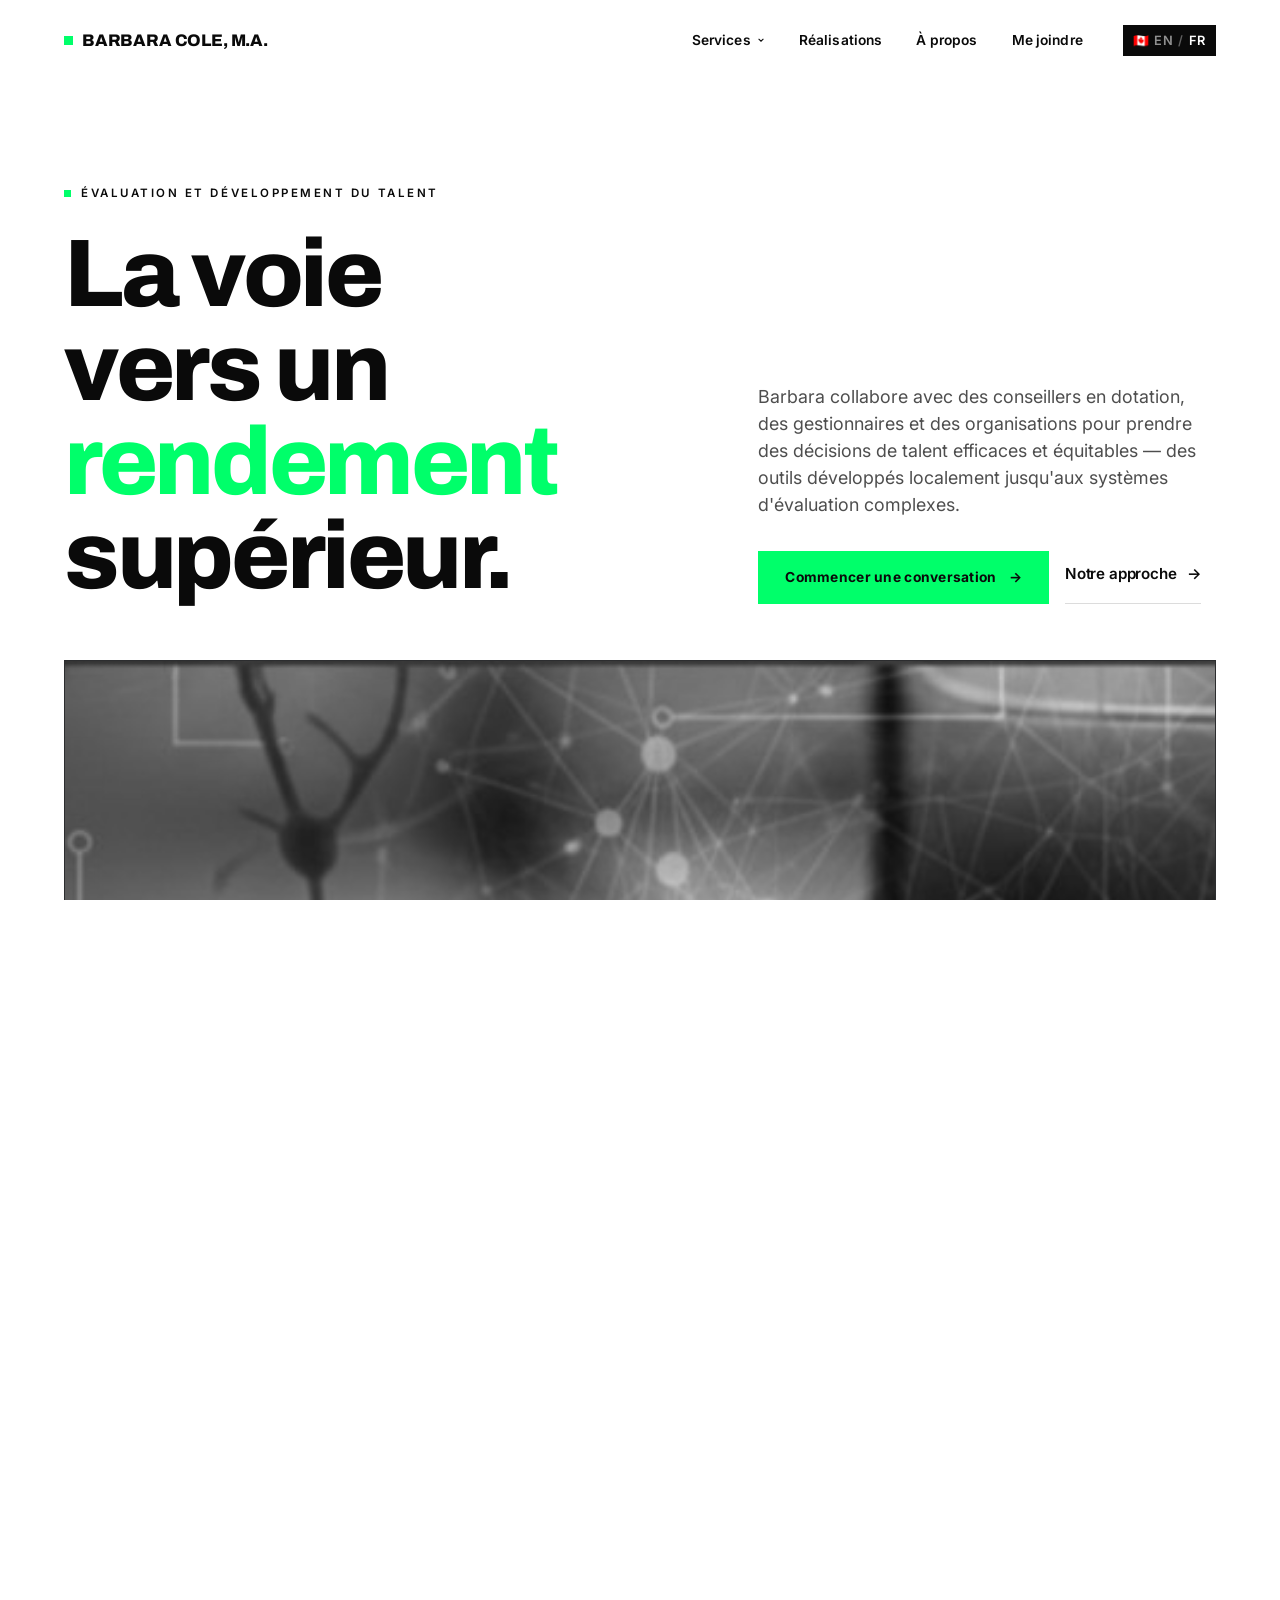
==== fr/index.html @ 41eeab25 "Rebrand site to Barbara Cole, M.A.; merge redundant header CTAs; fix privacy policy grammar (EN + FR" ====
<!DOCTYPE html>
<html lang="fr">
<head>
<meta charset="UTF-8">
<meta name="viewport" content="width=device-width, initial-scale=1.0">
<title>Barbara Cole, M.A. — L'évaluation, ça compte</title>
<meta name="description" content="Barbara Cole apporte plus de 20 ans d'expertise en psychologie appliquée et en talent pour aider les organisations à transformer la complexité en clarté — en évaluation, en développement et en changement organisationnel.">
<meta property="og:type" content="website">
<meta property="og:url" content="https://coleassessment.ca/fr/">
<meta property="og:title" content="Barbara Cole, M.A. — L'évaluation, ça compte">
<meta property="og:description" content="Barbara Cole apporte plus de 20 ans d'expertise en psychologie appliquée et en talent pour aider les organisations à transformer la complexité en clarté — en évaluation, en développement et en changement organisationnel.">
<meta property="og:image" content="https://coleassessment.ca/assets/images/measure-what-matters.jpeg">
<meta property="og:image:width" content="930">
<meta property="og:image:height" content="232">
<meta name="twitter:card" content="summary_large_image">
<meta name="twitter:title" content="Barbara Cole, M.A. — L'évaluation, ça compte">
<meta name="twitter:description" content="Barbara Cole apporte plus de 20 ans d'expertise en psychologie appliquée et en talent pour aider les organisations à transformer la complexité en clarté — en évaluation, en développement et en changement organisationnel.">
<meta name="twitter:image" content="https://coleassessment.ca/assets/images/measure-what-matters.jpeg">
<link rel="icon" type="image/svg+xml" href="../assets/favicon.svg">
<link rel="alternate" hreflang="en" href="https://coleassessment.ca/">
<link rel="alternate" hreflang="fr" href="https://coleassessment.ca/fr/">
<link rel="alternate" hreflang="x-default" href="https://coleassessment.ca/">
<link rel="preconnect" href="https://fonts.googleapis.com">
<link rel="preconnect" href="https://fonts.gstatic.com" crossorigin>
<link href="https://fonts.googleapis.com/css2?family=Archivo:wght@500;700;800;900&amp;family=Inter:wght@400;500;600;700&amp;display=swap" rel="stylesheet">
<link rel="stylesheet" href="../css/style.css">
</head>
<body>

<div class="scroll-progress"></div>

<!-- ============ HEADER ============ -->
<header class="site-header">
  <a href="index.html" class="logo"><span class="dot"></span>BARBARA COLE, M.A.</a>

  <nav class="main-nav">
    <ul class="nav-links">
      <li class="nav-item has-mega">
        <a href="services.html" class="nav-link">Services
          <svg class="nav-caret" viewBox="0 0 10 10" fill="none"><path d="M2 3.5L5 6.5L8 3.5" stroke="currentColor" stroke-width="1.3"/></svg>
        </a>
        <div class="mega-menu">
          <div class="mega-grid">
            <div class="mega-col-label">
              <span class="eyebrow">Mon expertise</span>
              <p class="lede mt-16" style="font-size:1.05rem;">Une expertise fondée sur des données probantes, en évaluation, en développement du talent, en changement organisationnel et en solutions novatrices en gestion des personnes.</p>
            </div>
            <div class="mega-links">
              <div class="mega-link-item">
                <span class="num">01</span>
                <a href="services.html#talent-assessment">Évaluation du talent et du leadership</a>
                <p>Des outils et des cadres pour évaluer le potentiel, le rendement et la maturité en leadership.</p>
              </div>
              <div class="mega-link-item">
                <span class="num">02</span>
                <a href="services.html#learning-development">Apprentissage et développement</a>
                <p>Des programmes de formation et de développement qui renforcent les compétences là où elles comptent le plus.</p>
              </div>
              <div class="mega-link-item">
                <span class="num">03</span>
                <a href="services.html#org-effectiveness">Changement et transformation organisationnels</a>
                <p>Redéfinir les structures, les rôles et les processus pour que l'organisation fonctionne comme prévu.</p>
              </div>
              <div class="mega-link-item">
                <span class="num">04</span>
                <a href="services.html#digital-solutions">Solutions novatrices en gestion des personnes</a>
                <p>Des approches créatives et concrètes aux défis du talent et de l'évaluation.</p>
              </div>
            </div>
            <div class="mega-cta">
              <span class="eyebrow">En vedette</span>
              <a href="work.html" class="arrow-link mt-16" style="display:flex;">Voir mes réalisations <span class="arrow">→</span></a>
            </div>
          </div>
        </div>
      </li>
      <li class="nav-item"><a href="work.html" class="nav-link">Réalisations</a></li>
      <li class="nav-item"><a href="about.html" class="nav-link">À propos</a></li>
      <li class="nav-item"><a href="contact.html" class="nav-link">Me joindre</a></li>
    </ul>
    <span class="lang-toggle notranslate" translate="no"><span class="lang-flag">🇨🇦</span><a href="../index.html" class="lang-link">EN</a><span class="lang-sep">/</span><span class="lang-current">FR</span></span>
  </nav>

  <button class="nav-toggle" aria-label="Toggle navigation">
    <span></span><span></span><span></span>
  </button>
</header>

<main>

  <!-- ============ HERO ============ -->
  <section class="section-tight page-top-space">
    <div class="wrap grid-12" style="align-items:end;">
      <div class="span-7">
        <span class="eyebrow">Évaluation et développement du talent</span>
        <h1 class="display-1 mt-24">
          La voie<br>
          vers un<br>
          <span class="text-accent">rendement</span> supérieur.
        </h1>
      </div>
      <div class="span-5">
        <p class="lede">
          Barbara collabore avec des conseillers en dotation, des gestionnaires et des organisations pour prendre des décisions de talent efficaces et équitables — des outils développés localement jusqu'aux systèmes d'évaluation complexes.
        </p>
        <div class="flex gap-16 mt-32" style="flex-wrap:wrap;">
          <a href="contact.html" class="btn-accent">Commencer une conversation <span class="arrow">→</span></a>
          <a href="about.html" class="arrow-link">Notre approche <span class="arrow">→</span></a>
        </div>
      </div>
    </div>

    <div class="wrap mt-56" data-reveal="scale">
      <div class="media ratio-banner-fr line-frame">
        <img src="../assets/images/measure-what-matters-fr.jpeg" alt="Mesurer ce qui compte — bannière de marque de Barbara Cole, M.A.">
        <div class="banner-caption">Mesurer ce qui compte</div>
      </div>
    </div>
  </section>

  <!-- ============ MARQUEE ============ -->
  <div class="marquee-band">
    <div class="marquee-track">
      <span>Évaluation du talent</span><span>Développement du leadership</span><span>Apprentissage et développement</span>
      <span>Changement organisationnel</span><span>Solutions novatrices en gestion des personnes</span><span>Psychométrie</span>
    </div>
  </div>

  <!-- ============ MANIFESTO / PULL QUOTE ============ -->
  <section class="section border-bottom">
    <div class="wrap grid-12">
      <div class="span-3">
        <span class="eyebrow muted">Notre positionnement</span>
      </div>
      <div class="span-9" data-reveal>
        <p class="pull-quote">
          Des <span class="mark">services et outils d'évaluation fondés sur des données probantes</span> qui aident les organisations à prendre de meilleures décisions en matière de personnes, de talent et de leadership.
        </p>
        <p class="body-text mt-32">
          Des solutions pour un monde en changement. Combiner l'expertise humaine, la technologie et une pensée novatrice pour résoudre des enjeux organisationnels et d'affaires complexes.
        </p>
        <a href="about.html" class="arrow-link lg mt-24" style="display:inline-flex;">Découvrir notre histoire <span class="arrow">→</span></a>
      </div>
    </div>
  </section>

  <!-- ============ SERVICES INDEX ============ -->
  <section class="section">
    <div class="wrap">
      <div class="grid-12">
        <div class="span-5">
          <span class="eyebrow">Compétences</span>
          <h2 class="display-2 mt-24">Expertise.</h2>
        </div>
        <div class="span-6 col-start-7">
          <p class="lede mt-8">Nous concevons, améliorons et mettons en œuvre des outils d'évaluation du talent pour optimiser l'efficience et l'efficacité des décisions liées aux personnes.</p>
        </div>
      </div>

      <div class="mt-56" data-reveal>
        <a href="services.html#talent-assessment" class="index-row" style="display:grid; text-decoration:none;">
          <span class="num">01</span>
          <h3>Évaluation du talent et du leadership</h3>
          <span class="row-arrow hide-mobile"><svg width="14" height="14" viewBox="0 0 14 14" fill="none"><path d="M2 12L12 2M12 2H4M12 2V10" stroke="currentColor" stroke-width="1.4"/></svg></span>
        </a>
        <a href="services.html#learning-development" class="index-row" style="display:grid; text-decoration:none;">
          <span class="num">02</span>
          <h3>Apprentissage et développement</h3>
          <span class="row-arrow hide-mobile"><svg width="14" height="14" viewBox="0 0 14 14" fill="none"><path d="M2 12L12 2M12 2H4M12 2V10" stroke="currentColor" stroke-width="1.4"/></svg></span>
        </a>
        <a href="services.html#org-effectiveness" class="index-row" style="display:grid; text-decoration:none;">
          <span class="num">03</span>
          <h3>Changement et transformation organisationnels</h3>
          <span class="row-arrow hide-mobile"><svg width="14" height="14" viewBox="0 0 14 14" fill="none"><path d="M2 12L12 2M12 2H4M12 2V10" stroke="currentColor" stroke-width="1.4"/></svg></span>
        </a>
        <a href="services.html#digital-solutions" class="index-row" style="display:grid; text-decoration:none;">
          <span class="num">04</span>
          <h3>Solutions novatrices en gestion des personnes</h3>
          <span class="row-arrow hide-mobile"><svg width="14" height="14" viewBox="0 0 14 14" fill="none"><path d="M2 12L12 2M12 2H4M12 2V10" stroke="currentColor" stroke-width="1.4"/></svg></span>
        </a>
      </div>
    </div>
  </section>

  <!-- ============ SPLIT IMAGE / APPROACH ============ -->
  <section class="section off-white border-top">
    <div class="wrap grid-12" style="align-items:center;">
      <div class="span-6" data-reveal="scale">
        <div class="media ratio-tall">
          <img src="../assets/images/stonehenge.jpeg" alt="Stonehenge au coucher du soleil, un monument de pierre ancien construit pour la mesure astronomique.">
        </div>
      </div>
      <div class="span-5 col-start-8">
        <span class="eyebrow">Notre façon de travailler</span>
        <h2 class="display-2 mt-24">Données probantes → Perspicacité →<br>Action → Impact</h2>
        <ul class="mt-40" style="display:flex; flex-direction:column; gap:0;">
          <li style="padding:20px 0; border-top:1px solid var(--line);">
            <div style="font-weight:700; margin-bottom:8px;">Fondé sur des données probantes</div>
            <p class="body-text mt-0">Ancré dans la science psychologique et de saines pratiques d'évaluation.</p>
          </li>
          <li style="padding:20px 0; border-top:1px solid var(--line);">
            <div style="font-weight:700; margin-bottom:8px;">Axé sur les objectifs</div>
            <p class="body-text mt-0">Conçu autour des décisions que vous devez prendre.</p>
          </li>
          <li style="padding:20px 0; border-top:1px solid var(--line);">
            <div style="font-weight:700; margin-bottom:8px;">Clair et actionnable</div>
            <p class="body-text mt-0">Transformer une information d'évaluation complexe en analyses utiles.</p>
          </li>
          <li style="padding:20px 0; border-top:1px solid var(--line); border-bottom:1px solid var(--line);">
            <div style="font-weight:700; margin-bottom:8px;">Novateur et pratique</div>
            <p class="body-text mt-0">Allier l'expertise en évaluation à des solutions numériques qui fonctionnent dans le monde réel.</p>
          </li>
        </ul>
      </div>
    </div>
  </section>

  <!-- ============ STATS BAND ============ -->
  <section class="section on-dark">
    <div class="wrap">
      <div class="grid-12 border-top" style="padding-top:40px;">
        <div class="span-3" data-reveal>
          <div class="stat-block">
            <div class="stat-num"><span class="accent" data-counter="20" data-suffix="+">0+</span></div>
            <div class="stat-label">Années d'expérience</div>
          </div>
        </div>
        <div class="span-3" data-reveal data-reveal-delay="1">
          <div class="stat-block">
            <div class="stat-num" data-counter="5">0</div>
            <div class="stat-label">Secteurs desservis</div>
          </div>
        </div>
        <div class="span-3" data-reveal data-reveal-delay="2">
          <div class="stat-block">
            <div class="stat-num"><span class="accent" data-counter="14" data-suffix="+">0+</span></div>
            <div class="stat-label">Types de tests développés</div>
          </div>
        </div>
        <div class="span-3" data-reveal data-reveal-delay="3">
          <div class="stat-block">
            <div class="stat-num" data-counter="5">0</div>
            <div class="stat-label">Outils numériques créés</div>
          </div>
        </div>
      </div>
    </div>
  </section>

  <!-- ============ SELECTED WORK ============ -->
  <section class="section">
    <div class="wrap">
      <div class="grid-12" style="align-items:end;">
        <div class="span-6">
          <span class="eyebrow">Outils numériques gratuits</span>
          <h2 class="display-2 mt-24">Découvrir nos outils.</h2>
        </div>
        <div class="span-4 col-start-9 hide-mobile" style="justify-self:end;">
          <a href="work.html" class="arrow-link lg">Voir tous les outils <span class="arrow">→</span></a>
        </div>
      </div>

      <div class="grid-12 mt-56">
        <div class="span-7" data-reveal="scale">
          <a href="work.html#assessment-strategies" style="display:block;">
            <div class="media ratio-wide duotone">
              <img src="../assets/images/tree-rings.jpeg" alt="Coupe transversale des anneaux d'un arbre, reflétant la mesure dans le temps.">
              <div class="media-caption">
                <span>Stratégies d'évaluation</span>
              </div>
            </div>
          </a>
        </div>
        <div class="span-5" data-reveal="scale" data-reveal-delay="1">
          <a href="work.html#tools" style="display:block;">
            <div class="media ratio-portrait duotone">
              <img src="../assets/images/minimal-workspace.jpeg" alt="Un espace de travail minimaliste et épuré.">
              <div class="media-caption">
                <span>Outils</span>
              </div>
            </div>
          </a>
        </div>
      </div>

      <div class="grid-12 mt-24">
        <div class="span-5" data-reveal="scale">
          <a href="work.html#literacy" style="display:block;">
            <div class="media ratio-square duotone">
              <img src="../assets/images/apples-literacy.jpeg" alt="Une pomme tombée reposant dans l'herbe couverte de rosée, en noir et blanc, symbole classique de l'apprentissage et de la littératie.">
              <div class="media-caption">
                <span>Littératie</span>
              </div>
            </div>
          </a>
        </div>
        <div class="span-7" data-reveal="scale" data-reveal-delay="1">
          <a href="work.html#digital-solutions" style="display:block;">
            <div class="media ratio-wide duotone">
              <img src="../assets/images/lighthouse.jpeg" alt="Un phare sur une côte rocheuse.">
              <div class="media-caption">
                <span>Solutions numériques</span>
              </div>
            </div>
          </a>
        </div>
      </div>

      <div class="mt-40 show-mobile">
        <a href="work.html" class="arrow-link lg">Voir tous les outils <span class="arrow">→</span></a>
      </div>
    </div>
  </section>

  <!-- ============ PERSPECTIVES ============ -->
  <section class="section charcoal border-top">
    <div class="wrap">
      <div class="grid-12">
        <div class="span-5">
          <span class="eyebrow on-dark">Conseils pratiques</span>
          <h2 class="display-2 mt-24">Ancré dans la théorie.<br>Conçu pour la pratique.</h2>
          <p class="lede on-dark mt-24">De courts guides et de bonnes pratiques, ancrés dans un travail d'évaluation réel.</p>
        </div>
        <div class="span-6 col-start-7">
          <div class="index-row" style="grid-template-columns:1fr auto;">
            <div>
              <span class="eyebrow on-dark" style="opacity:0.6;">Stratégie</span>
              <h3 class="mt-12" style="font-size:1.3rem;">Déterminer une stratégie d'évaluation</h3>
            </div>
            <span class="row-arrow hide-mobile"><svg width="14" height="14" viewBox="0 0 14 14" fill="none"><path d="M2 12L12 2M12 2H4M12 2V10" stroke="currentColor" stroke-width="1.4"/></svg></span>
          </div>
          <div class="index-row" style="grid-template-columns:1fr auto;">
            <div>
              <span class="eyebrow on-dark" style="opacity:0.6;">Notation</span>
              <h3 class="mt-12" style="font-size:1.3rem;">Intégrer les résultats de plusieurs évaluateurs et tests</h3>
            </div>
            <span class="row-arrow hide-mobile"><svg width="14" height="14" viewBox="0 0 14 14" fill="none"><path d="M2 12L12 2M12 2H4M12 2V10" stroke="currentColor" stroke-width="1.4"/></svg></span>
          </div>
          <div class="index-row" style="grid-template-columns:1fr auto;">
            <div>
              <span class="eyebrow on-dark" style="opacity:0.6;">Équité</span>
              <h3 class="mt-12" style="font-size:1.3rem;">Assurer des systèmes et décisions de talent équitables et défendables</h3>
            </div>
            <span class="row-arrow hide-mobile"><svg width="14" height="14" viewBox="0 0 14 14" fill="none"><path d="M2 12L12 2M12 2H4M12 2V10" stroke="currentColor" stroke-width="1.4"/></svg></span>
          </div>
          <div class="index-row" style="grid-template-columns:1fr auto;">
            <div>
              <span class="eyebrow on-dark" style="opacity:0.6;">Littératie</span>
              <h3 class="mt-12" style="font-size:1.3rem;">Renforcer la connaissance des bonnes pratiques en évaluation du talent</h3>
            </div>
            <span class="row-arrow hide-mobile"><svg width="14" height="14" viewBox="0 0 14 14" fill="none"><path d="M2 12L12 2M12 2H4M12 2V10" stroke="currentColor" stroke-width="1.4"/></svg></span>
          </div>
          <div class="index-row" style="grid-template-columns:1fr auto;">
            <div>
              <span class="eyebrow on-dark" style="opacity:0.6;">Développement</span>
              <h3 class="mt-12" style="font-size:1.3rem;">Relier les résultats de tests aux rapports des candidats et aux activités de croissance</h3>
            </div>
            <span class="row-arrow hide-mobile"><svg width="14" height="14" viewBox="0 0 14 14" fill="none"><path d="M2 12L12 2M12 2H4M12 2V10" stroke="currentColor" stroke-width="1.4"/></svg></span>
          </div>
          <div class="index-row" style="grid-template-columns:1fr auto;">
            <div>
              <span class="eyebrow on-dark" style="opacity:0.6;">Analytique</span>
              <h3 class="mt-12" style="font-size:1.3rem;">Relier les systèmes d'évaluation aux indicateurs organisationnels</h3>
            </div>
            <span class="row-arrow hide-mobile"><svg width="14" height="14" viewBox="0 0 14 14" fill="none"><path d="M2 12L12 2M12 2H4M12 2V10" stroke="currentColor" stroke-width="1.4"/></svg></span>
          </div>
        </div>
      </div>
    </div>
  </section>

  <!-- ============ AUDIENCE LINKS ============ -->
  <section class="section off-white border-top">
    <div class="wrap grid-12">
      <div class="span-6" data-reveal>
        <span class="eyebrow">Pour les organisations</span>
        <p class="lede mt-24">Vous cherchez une expertise en évaluation du talent, en développement, en changement organisationnel ou en technologie d'évaluation?</p>
        <a href="services.html" class="arrow-link lg mt-24" style="display:inline-flex;">Découvrir nos services de consultation <span class="arrow">→</span></a>
      </div>
      <div class="span-6" data-reveal data-reveal-delay="1">
        <span class="eyebrow">Pour les employeurs et recruteurs</span>
        <p class="lede mt-24">Intéressé par l'expérience et le parcours professionnel de Barbara?</p>
        <a href="https://www.linkedin.com/in/barbara-cole-a3a42413/" class="arrow-link lg mt-24" style="display:inline-flex;" target="_blank" rel="noopener">Se connecter sur LinkedIn <span class="arrow">→</span></a>
      </div>
    </div>
  </section>

  <!-- ============ CTA BAND ============ -->
  <section class="section on-dark" style="padding-top:clamp(80px,10vw,160px); padding-bottom:clamp(80px,10vw,160px);">
    <div class="wrap">
      <div class="grid-12" style="align-items:end;">
        <div class="span-9">
          <span class="eyebrow on-dark">Discutons</span>
          <h2 class="display-1 mt-24">Prêt à optimiser<br>vos <span class="rotate-word-wrap"><span class="rotate-word" data-rotate-words="outils, décisions, systèmes, processus, programmes, cadres">outils</span></span> d'évaluation?</h2>
          <p class="lede on-dark mt-16">Transformons la complexité en clarté — et les analyses en un meilleur rendement.</p>
        </div>
        <div class="span-3" style="justify-self:end;">
          <a href="contact.html" class="btn-accent">Me joindre <span class="arrow">→</span></a>
        </div>
      </div>
    </div>
  </section>

</main>

<!-- ============ FOOTER ============ -->
<footer class="site-footer">
  <div class="wrap footer-grid">
    <div class="footer-col-brand">
      <a href="index.html" class="logo"><span class="dot"></span>BARBARA COLE, M.A.</a>
      <p class="mt-24" style="color:rgba(255,255,255,0.55); font-size:0.9rem; max-width:34ch;">
        Des problèmes complexes. Des solutions claires.
      </p>
    </div>
    <div class="footer-col">
      <h4>Plan du site</h4>
      <a href="services.html">Services</a>
      <a href="work.html">Réalisations</a>
      <a href="about.html">À propos</a>
      <a href="contact.html">Contact</a>
    </div>
    <div class="footer-col">
      <h4>Me joindre</h4>
      <a href="mailto:hello@coleassessment.ca">hello@coleassessment.ca</a>
      <a href="tel:+16138548548">(613) 854-8548</a>
      <a href="#">Ottawa, Canada</a>
    </div>
    <div class="footer-col">
      <h4>Suivez-moi</h4>
      <a href="https://www.linkedin.com/in/barbara-cole-a3a42413/" target="_blank" rel="noopener">LinkedIn</a>
      <a href="#">Instagram <span style="opacity:0.5; font-size:0.8em;">— Bientôt disponible</span></a>
      <a href="#">X / Twitter <span style="opacity:0.5; font-size:0.8em;">— Bientôt disponible</span></a>
    </div>
  </div>

  <div class="wrap">
    <div class="footer-wordmark">COLE</div>
  </div>

  <div class="wrap footer-bottom">
    <span>© <span data-year>2026</span> Barbara Cole. Tous droits réservés.</span>
    <span><a href="privacy.html" style="color:inherit;">Politique de confidentialité</a> · Site par Barbara Cole — Hébergé sur Netlify</span>
  </div>
</footer>

<script src="../js/main.js"></script>
</body>
</html>
---- css/style.css ----
/* ==========================================================================
   COLE CONSULTING — Design System
   Monochromatic base (white / off-white / charcoal / black) with a single
   electric-green accent used sparingly for emphasis + interaction.
   ========================================================================== */

/* ---------- Tokens ---------- */
:root {
  --white:        #ffffff;
  --off-white:    #f4f3ef;
  --charcoal:     #17181a;
  --black:        #0a0a0a;
  --green:        #00ff6a;
  --green-dim:    #00b84f;
  --green-deep:   #052e1a;

  --ink:          var(--black);
  --paper:        var(--white);
  --line:         rgba(10, 10, 10, 0.14);
  --line-soft:    rgba(10, 10, 10, 0.08);
  --line-dark:    rgba(255, 255, 255, 0.16);
  --line-dark-soft: rgba(255, 255, 255, 0.09);

  --font-display: "Archivo", "Helvetica Neue", Arial, sans-serif;
  --font-body:    "Inter", "Helvetica Neue", Arial, sans-serif;

  --container: 1560px;
  --gutter: clamp(20px, 3vw, 40px);
  --edge: clamp(20px, 5vw, 64px);

  --ease: cubic-bezier(0.16, 1, 0.3, 1);
  --dur-fast: 220ms;
  --dur-med: 520ms;
  --dur-slow: 900ms;
}

/* ---------- Reset ---------- */
*, *::before, *::after { box-sizing: border-box; }
html { scroll-behavior: smooth; }
body, h1, h2, h3, h4, p, figure, blockquote { margin: 0; }
img, picture, video { display: block; max-width: 100%; }
a { color: inherit; text-decoration: none; }
button { font: inherit; color: inherit; background: none; border: none; cursor: pointer; padding: 0; }
ul, ol { list-style: none; margin: 0; padding: 0; }
input, textarea, select { font: inherit; color: inherit; }

html, body { height: 100%; overflow-x: hidden; }
body {
  background: var(--paper);
  color: var(--ink);
  font-family: var(--font-body);
  font-size: 16px;
  line-height: 1.5;
  -webkit-font-smoothing: antialiased;
  -moz-osx-font-smoothing: grayscale;
  overflow-x: hidden;
}

::selection { background: var(--green); color: var(--black); }

/* ---------- Typography ---------- */
h1, h2, h3, h4 {
  font-family: var(--font-display);
  font-weight: 700;
  letter-spacing: -0.02em;
  line-height: 0.98;
  text-wrap: balance;
}

.display-1 { font-size: clamp(2.8rem, 7.5vw, 8.5rem); font-weight: 800; letter-spacing: -0.035em; }
.display-2 { font-size: clamp(2.2rem, 5.5vw, 5.6rem); font-weight: 800; letter-spacing: -0.03em; }
.display-3 { font-size: clamp(1.8rem, 3.6vw, 3.4rem); font-weight: 700; }
.heading-lg { font-size: clamp(1.5rem, 2.4vw, 2.2rem); font-weight: 700; }
.heading-md { font-size: clamp(1.2rem, 1.6vw, 1.6rem); font-weight: 700; }

.eyebrow {
  font-family: var(--font-body);
  font-size: 0.72rem;
  font-weight: 600;
  letter-spacing: 0.22em;
  text-transform: uppercase;
  color: var(--ink);
  display: inline-flex;
  align-items: center;
  gap: 10px;
}
.eyebrow::before {
  content: "";
  width: 7px;
  height: 7px;
  background: var(--green);
  display: inline-block;
  flex-shrink: 0;
}
.eyebrow.on-dark { color: var(--white); }
.eyebrow.muted { color: rgba(10,10,10,0.5); }

.lede {
  font-size: clamp(1.05rem, 1.4vw, 1.35rem);
  line-height: 1.5;
  color: rgba(10, 10, 10, 0.72);
  font-weight: 400;
  max-width: 46ch;
}
.on-dark .lede, .lede.on-dark { color: rgba(255,255,255,0.68); }

.body-text { font-size: 1rem; line-height: 1.65; color: rgba(10,10,10,0.7); max-width: 60ch; }
.mono-num {
  font-family: var(--font-display);
  font-variant-numeric: tabular-nums;
}

.text-accent { color: var(--green); }
.text-dim { color: rgba(10,10,10,0.5); }

.rotate-word {
  color: var(--green);
  display: inline-block;
  transition: opacity var(--dur-fast) var(--ease), transform var(--dur-fast) var(--ease);
}
.rotate-word.is-swapping { opacity: 0; transform: translateY(8px); }
.rotate-word-wrap { display: inline-block; white-space: nowrap; }

.hero-focus {
  font-family: var(--font-body);
  font-size: clamp(1rem, 1.3vw, 1.25rem);
  font-weight: 600;
  color: rgba(10,10,10,0.72);
  letter-spacing: -0.005em;
  max-width: 56ch;
}

.availability-badge {
  display: inline-flex;
  align-items: center;
  gap: 12px;
  padding: 12px 20px;
  border: 1px solid var(--green);
  font-size: 0.92rem;
  font-weight: 700;
  letter-spacing: -0.005em;
}
.on-dark .availability-badge { color: var(--white); }

.dot-pulse {
  width: 9px;
  height: 9px;
  border-radius: 50%;
  background: var(--green);
  flex-shrink: 0;
  position: relative;
}
.dot-pulse::after {
  content: "";
  position: absolute;
  inset: -6px;
  border-radius: 50%;
  border: 1px solid var(--green);
  animation: pulse-ring 2s ease-out infinite;
}
@keyframes pulse-ring {
  0% { transform: scale(0.6); opacity: 0.8; }
  100% { transform: scale(1.8); opacity: 0; }
}

/* ---------- Layout ---------- */
.wrap {
  max-width: var(--container);
  margin: 0 auto;
  padding-left: var(--edge);
  padding-right: var(--edge);
}

.grid-12 {
  display: grid;
  grid-template-columns: repeat(12, 1fr);
  gap: var(--gutter);
}

.section { padding: clamp(64px, 9vw, 140px) 0; position: relative; }
.section-tight { padding: clamp(40px, 5vw, 80px) 0; }
.section.on-dark { background: var(--black); color: var(--white); }
.section.charcoal { background: var(--charcoal); color: var(--white); }
.section.off-white { background: var(--off-white); }

.border-top { border-top: 1px solid var(--line); }
.border-bottom { border-bottom: 1px solid var(--line); }
.on-dark .border-top, .on-dark.border-top { border-top-color: var(--line-dark); }
.on-dark .border-bottom, .on-dark.border-bottom { border-bottom-color: var(--line-dark); }

.vline { border-left: 1px solid var(--line); }
.on-dark .vline { border-left-color: var(--line-dark); }

/* ---------- Buttons / Links (understated, arrow-based) ---------- */
.arrow-link {
  display: inline-flex;
  align-items: center;
  gap: 10px;
  font-family: var(--font-body);
  font-weight: 600;
  font-size: 0.95rem;
  letter-spacing: -0.01em;
  padding-bottom: 4px;
  border-bottom: 1px solid var(--line);
  transition: border-color var(--dur-fast) var(--ease), gap var(--dur-fast) var(--ease), color var(--dur-fast) var(--ease);
}
.arrow-link .arrow { transition: transform var(--dur-fast) var(--ease); display: inline-block; }
.arrow-link:hover { border-color: var(--green); gap: 14px; }
.arrow-link:hover .arrow { transform: translateX(2px); color: var(--green); }
.on-dark .arrow-link { border-color: var(--line-dark); }
.on-dark .arrow-link:hover { border-color: var(--green); }

.arrow-link.lg { font-size: 1.05rem; }

.btn-line {
  display: inline-flex;
  align-items: center;
  gap: 12px;
  padding: 15px 26px;
  border: 1px solid var(--ink);
  font-size: 0.86rem;
  font-weight: 600;
  letter-spacing: 0.02em;
  transition: background var(--dur-fast) var(--ease), color var(--dur-fast) var(--ease), border-color var(--dur-fast) var(--ease);
}
.btn-line:hover { background: var(--ink); color: var(--white); }
.on-dark .btn-line { border-color: var(--white); }
.on-dark .btn-line:hover { background: var(--white); color: var(--black); }

.btn-accent {
  display: inline-flex;
  align-items: center;
  gap: 12px;
  padding: 15px 26px;
  border: 1px solid var(--green);
  background: var(--green);
  color: var(--black);
  font-size: 0.86rem;
  font-weight: 700;
  letter-spacing: 0.02em;
  transition: background var(--dur-fast) var(--ease), color var(--dur-fast) var(--ease), transform var(--dur-fast) var(--ease);
}
.btn-accent:hover { background: transparent; color: var(--green); }
.on-dark .btn-accent:hover { color: var(--green); }

/* ---------- Header / Nav ---------- */
.site-header {
  position: fixed;
  top: 0; left: 0; right: 0;
  z-index: 100;
  padding: 22px var(--edge);
  display: flex;
  align-items: center;
  justify-content: space-between;
  transition: padding var(--dur-med) var(--ease), background var(--dur-med) var(--ease), border-color var(--dur-med) var(--ease);
  border-bottom: 1px solid transparent;
  background: rgba(244, 243, 239, 0);
  backdrop-filter: blur(0px);
}
.site-header.is-scrolled {
  padding: 14px var(--edge);
  background: rgba(255, 255, 255, 0.86);
  backdrop-filter: blur(14px);
  border-bottom: 1px solid var(--line);
}
body.theme-dark .site-header.is-scrolled {
  background: rgba(10, 10, 10, 0.82);
  border-bottom-color: var(--line-dark);
}
/* backdrop-filter establishes a containing block for fixed-position descendants
   (even at blur(0)); drop it while the fixed-position mobile nav panel is open
   so the panel positions against the viewport rather than the header. */
body.nav-open .site-header { backdrop-filter: none; }
@media (max-width: 980px) {
  /* The open nav panel is dark full-screen — keep the logo/toggle visible above it */
  body.nav-open .site-header .logo,
  body.nav-open .site-header .logo * { color: var(--white); }
  body.nav-open .site-header .nav-toggle span { background: var(--white); }
}

/* Header rendered on a dark page (e.g. contact.html) */
.site-header.on-dark { color: var(--white); }
.site-header.on-dark .logo { color: var(--white); }
.site-header.on-dark .nav-toggle span { background: var(--white); }
.site-header.on-dark .nav-contact { border-color: var(--white); }
.site-header.on-dark .nav-contact:hover { background: var(--white); color: var(--black); }
.site-header.on-dark .mega-menu { background: var(--black); color: var(--white); border-bottom-color: var(--line-dark); }
.site-header.on-dark .mega-link-item { border-top-color: var(--line-dark); }
.site-header.on-dark .mega-link-item p { color: rgba(255,255,255,0.5); }
.site-header.on-dark .eyebrow { color: var(--white); }
@media (max-width: 980px) {
  .site-header.on-dark .main-nav { background: var(--black); }
}

.logo {
  font-family: var(--font-display);
  font-weight: 800;
  font-size: 1.05rem;
  letter-spacing: -0.01em;
  display: flex;
  align-items: center;
  gap: 9px;
  z-index: 110;
}
.logo .dot { width: 9px; height: 9px; background: var(--green); display: inline-block; flex-shrink: 0; }

.main-nav { display: flex; align-items: center; gap: 40px; }
.nav-links { display: flex; align-items: center; gap: 34px; }
.nav-item { position: relative; }
.nav-link {
  font-size: 0.86rem;
  font-weight: 600;
  letter-spacing: 0.01em;
  display: flex;
  align-items: center;
  gap: 6px;
  padding: 8px 0;
  position: relative;
}
.nav-link::after {
  content: "";
  position: absolute;
  left: 0; bottom: 0;
  width: 0%; height: 1px;
  background: var(--green);
  transition: width var(--dur-fast) var(--ease);
}
.nav-link:hover::after, .nav-link.active::after { width: 100%; }
.nav-caret { width: 8px; height: 8px; transition: transform var(--dur-fast) var(--ease); }
.nav-item.has-mega:hover .nav-caret { transform: rotate(180deg); }

.nav-contact {
  display: flex;
  align-items: center;
  gap: 10px;
  font-size: 0.86rem;
  font-weight: 600;
  border: 1px solid var(--ink);
  padding: 11px 20px;
  transition: background var(--dur-fast) var(--ease), color var(--dur-fast) var(--ease);
}
.nav-contact:hover { background: var(--ink); color: var(--white); }

.lang-toggle {
  display: flex;
  align-items: center;
  gap: 5px;
  font-size: 0.8rem;
  font-weight: 600;
  letter-spacing: 0.04em;
  background: var(--black);
  color: var(--white);
  padding: 6px 10px;
}
.lang-toggle .lang-current { opacity: 1; color: var(--white); }
.lang-toggle .lang-sep { opacity: 0.35; }
.lang-toggle .lang-link { opacity: 0.55; transition: opacity var(--dur-fast) var(--ease); }
.lang-toggle .lang-link:hover { opacity: 1; }

.nav-toggle {
  display: none;
  flex-direction: column;
  gap: 5px;
  z-index: 110;
  width: 30px;
}
.nav-toggle span { width: 100%; height: 1.5px; background: var(--ink); transition: transform var(--dur-fast) var(--ease), opacity var(--dur-fast) var(--ease); }
body.nav-open .nav-toggle span:nth-child(1) { transform: translateY(6.5px) rotate(45deg); }
body.nav-open .nav-toggle span:nth-child(2) { opacity: 0; }
body.nav-open .nav-toggle span:nth-child(3) { transform: translateY(-6.5px) rotate(-45deg); }

/* Mega menu */
.mega-menu {
  position: fixed;
  top: 0;
  left: 0;
  right: 0;
  background: var(--paper);
  border-bottom: 1px solid var(--line);
  padding: 130px var(--edge) 60px;
  opacity: 0;
  visibility: hidden;
  transform: translateY(-12px);
  transition: opacity var(--dur-med) var(--ease), transform var(--dur-med) var(--ease), visibility var(--dur-med);
  z-index: 90;
}
.nav-item.has-mega:hover .mega-menu,
.mega-menu:hover {
  opacity: 1;
  visibility: visible;
  transform: translateY(0);
}
.mega-grid {
  max-width: var(--container);
  margin: 0 auto;
  display: grid;
  grid-template-columns: repeat(12, 1fr);
  gap: var(--gutter);
}
.mega-col-label { grid-column: span 3; }
.mega-links { grid-column: span 6; display: grid; grid-template-columns: 1fr 1fr; gap: 28px 40px; }
.mega-link-item { border-top: 1px solid var(--line); padding-top: 16px; }
.mega-link-item .num { font-family: var(--font-display); font-size: 0.8rem; color: var(--green); font-weight: 700; }
.mega-link-item a { display: block; font-family: var(--font-display); font-size: 1.15rem; font-weight: 700; margin-top: 6px; }
.mega-link-item p { font-size: 0.85rem; color: rgba(10,10,10,0.55); margin-top: 6px; }
.mega-cta { grid-column: span 3; }

/* Mobile nav panel */
@media (max-width: 980px) {
  .nav-toggle { display: flex; }
  .main-nav {
    position: fixed;
    inset: 0;
    background: var(--black);
    color: var(--white);
    flex-direction: column;
    justify-content: center;
    align-items: flex-start;
    gap: 0;
    padding: var(--edge);
    transform: translateY(-100%);
    transition: transform var(--dur-med) var(--ease);
    z-index: 105;
  }
  body.nav-open .main-nav { transform: translateY(0); }
  .nav-links { flex-direction: column; align-items: flex-start; gap: 0; width: 100%; }
  .nav-item { width: 100%; border-top: 1px solid var(--line-dark); }
  .nav-item:last-child { border-bottom: 1px solid var(--line-dark); }
  .nav-link { padding: 22px 0; font-size: 1.6rem; font-family: var(--font-display); font-weight: 700; justify-content: space-between; }
  .mega-menu { position: static; opacity: 1; visibility: visible; transform: none; background: transparent; border: none; padding: 0 0 20px; display: none; }
  .nav-item.mega-open .mega-menu { display: block; }
  .mega-grid { grid-template-columns: 1fr; }
  .mega-col-label, .mega-links, .mega-cta { grid-column: 1 / -1; }
  .mega-links { grid-template-columns: 1fr; gap: 20px; }
  .nav-contact { margin-top: 30px; border-color: var(--white); }
  .nav-contact:hover { background: var(--white); color: var(--black); }
  .lang-toggle { margin-top: 20px; }
}

/* ---------- Media / Images ---------- */
.media {
  position: relative;
  overflow: hidden;
  background: var(--charcoal);
}
.media img {
  width: 100%;
  height: 100%;
  object-fit: cover;
  filter: grayscale(1) contrast(1.08) brightness(0.92);
  transition: transform 1.4s var(--ease), filter var(--dur-slow) var(--ease);
}
.media:hover img { transform: scale(1.045); }
/* Deliberate exception to the monochrome system — use sparingly */
.media.full-color img { filter: none; }
.media.bright img { filter: grayscale(1) contrast(1) brightness(1.42); }
.media.duotone::after {
  content: "";
  position: absolute; inset: 0;
  background: linear-gradient(160deg, rgba(0,255,106,0.14), rgba(5,10,8,0.55) 60%, rgba(0,0,0,0.65));
  mix-blend-mode: multiply;
  pointer-events: none;
}
.media.line-frame { border: 1px solid var(--line-dark-soft); }
.media-caption {
  position: absolute;
  bottom: 0; left: 0; right: 0;
  padding: 16px 18px;
  display: flex;
  justify-content: space-between;
  align-items: flex-end;
  font-size: 0.72rem;
  letter-spacing: 0.08em;
  text-transform: uppercase;
  color: rgba(255,255,255,0.85);
  z-index: 2;
}
.media-caption .tag { color: var(--green); font-weight: 700; }

.ratio-portrait { aspect-ratio: 4 / 5; }
.ratio-square { aspect-ratio: 1 / 1; }
.ratio-wide { aspect-ratio: 16 / 9; }
.ratio-ultra { aspect-ratio: 21 / 9; }
.ratio-tall { aspect-ratio: 3 / 4; }
.ratio-banner { aspect-ratio: 930 / 232; }
.ratio-banner-fr { aspect-ratio: 480 / 232; }
.banner-caption {
  position: absolute;
  inset: 0;
  display: flex;
  align-items: center;
  justify-content: center;
  text-align: center;
  color: var(--white);
  font-family: var(--font-display);
  font-weight: 800;
  font-size: clamp(1.7rem, 4.4vw, 3.2rem);
  letter-spacing: 0.01em;
  text-transform: uppercase;
  padding: 0 24px;
  pointer-events: none;
}

/* ---------- Marquee ---------- */
.marquee-band {
  border-top: 1px solid var(--line-dark);
  border-bottom: 1px solid var(--line-dark);
  background: var(--black);
  color: var(--white);
  overflow: hidden;
  padding: 16px 0;
}
.marquee-track { display: flex; width: max-content; animation: marquee 32s linear infinite; }
.marquee-track span {
  font-family: var(--font-display);
  font-weight: 700;
  font-size: 1rem;
  letter-spacing: 0.04em;
  text-transform: uppercase;
  padding: 0 28px;
  white-space: nowrap;
  display: flex;
  align-items: center;
  gap: 28px;
}
.marquee-track span::after { content: "—"; color: var(--green); }
@keyframes marquee { from { transform: translateX(0); } to { transform: translateX(-50%); } }

/* ---------- Cards / Lists ---------- */
.index-row {
  display: grid;
  grid-template-columns: 80px 1fr auto;
  align-items: center;
  gap: var(--gutter);
  padding: 32px 0;
  border-top: 1px solid var(--line);
  transition: background var(--dur-fast) var(--ease);
}
.index-row:last-child { border-bottom: 1px solid var(--line); }
.index-row .num { font-family: var(--font-display); font-size: 0.9rem; color: var(--green); font-weight: 700; }
.index-row h3 { font-size: clamp(1.4rem, 2.6vw, 2.1rem); }
.index-row .row-arrow { width: 34px; height: 34px; border: 1px solid var(--line); display: flex; align-items: center; justify-content: center; flex-shrink: 0; transition: background var(--dur-fast) var(--ease), border-color var(--dur-fast) var(--ease); }
.index-row:hover .row-arrow { background: var(--green); border-color: var(--green); }
.index-row:hover .row-arrow svg { stroke: var(--black); }
.on-dark .index-row { border-color: var(--line-dark); }
.on-dark .index-row:last-child { border-color: var(--line-dark); }
.on-dark .row-arrow { border-color: var(--line-dark); }

.stat-block { padding: 28px 0; }
.stat-block .stat-num { font-family: var(--font-display); font-size: clamp(2.6rem, 5vw, 4.6rem); font-weight: 800; letter-spacing: -0.03em; }
.stat-block .stat-num .accent { color: var(--green); }
.stat-block .stat-label { margin-top: 10px; font-size: 0.8rem; letter-spacing: 0.05em; color: rgba(255,255,255,0.55); text-transform: uppercase; max-width: 22ch; }

.card-plain {
  border: 1px solid var(--line);
  padding: 28px;
  display: flex;
  flex-direction: column;
  gap: 18px;
  transition: border-color var(--dur-fast) var(--ease);
}
.card-plain:hover { border-color: var(--ink); }
.on-dark .card-plain { border-color: var(--line-dark); }
.on-dark .card-plain:hover { border-color: var(--white); }
.on-dark .body-text { color: rgba(255,255,255,0.68); }
.on-dark .eyebrow.muted { color: rgba(255,255,255,0.5); }

/* Pull quote */
.pull-quote {
  font-family: var(--font-display);
  font-weight: 700;
  font-size: clamp(1.6rem, 3.4vw, 3rem);
  letter-spacing: -0.02em;
  line-height: 1.15;
}
.pull-quote .mark { color: var(--green); }

/* ---------- Footer ---------- */
.site-footer { background: var(--black); color: var(--white); padding-top: clamp(60px, 8vw, 110px); }
.footer-cta { padding-bottom: clamp(60px, 8vw, 110px); }
.footer-grid { display: grid; grid-template-columns: repeat(12, 1fr); gap: var(--gutter); padding: 50px 0; border-top: 1px solid var(--line-dark); }
.footer-col-brand { grid-column: span 4; }
.footer-col { grid-column: span 2; display: flex; flex-direction: column; gap: 12px; }
.footer-col h4 { font-size: 0.75rem; letter-spacing: 0.14em; text-transform: uppercase; color: rgba(255,255,255,0.5); margin-bottom: 6px; font-family: var(--font-body); font-weight: 600; }
.footer-col a { font-size: 0.92rem; color: rgba(255,255,255,0.82); transition: color var(--dur-fast) var(--ease); }
.footer-col a:hover { color: var(--green); }
.footer-bottom { display: flex; justify-content: space-between; align-items: center; padding: 26px 0; border-top: 1px solid var(--line-dark); font-size: 0.78rem; color: rgba(255,255,255,0.45); flex-wrap: wrap; gap: 14px; }
.footer-wordmark { font-family: var(--font-display); font-weight: 800; font-size: clamp(3rem, 11vw, 9rem); letter-spacing: -0.04em; line-height: 0.85; color: var(--white); opacity: 0.98; }

/* ---------- Utilities ---------- */
.mt-0 { margin-top: 0 !important; }
.mt-8 { margin-top: 8px; } .mt-12 { margin-top: 12px; } .mt-16 { margin-top: 16px; }
.mt-24 { margin-top: 24px; } .mt-32 { margin-top: 32px; } .mt-40 { margin-top: 40px; }
.mt-56 { margin-top: 56px; } .mt-64 { margin-top: 64px; } .mt-80 { margin-top: 80px; }
.flex { display: flex; }
.items-center { align-items: center; }
.items-end { align-items: flex-end; }
.justify-between { justify-content: space-between; }
.gap-12 { gap: 12px; } .gap-16 { gap: 16px; } .gap-24 { gap: 24px; } .gap-40 { gap: 40px; }
.uppercase { text-transform: uppercase; }
.hide-mobile { display: initial; }
.show-mobile { display: none; }

[data-reveal] { opacity: 0; transform: translateY(28px); transition: opacity 900ms var(--ease), transform 900ms var(--ease); }
[data-reveal].is-visible { opacity: 1; transform: translateY(0); }
[data-reveal="scale"] { transform: scale(1.04); }
[data-reveal="scale"].is-visible { transform: scale(1); }
[data-reveal-delay="1"] { transition-delay: 90ms; }
[data-reveal-delay="2"] { transition-delay: 180ms; }
[data-reveal-delay="3"] { transition-delay: 270ms; }
[data-reveal-delay="4"] { transition-delay: 360ms; }

/* ---------- Page hero spacing (accounts for fixed header) ---------- */
.page-top-space { padding-top: clamp(120px, 14vw, 190px); }

/* ---------- Responsive grid collapse ---------- */
@media (max-width: 980px) {
  .grid-12 > [class*="span-"] { grid-column: span 12 !important; }
  .footer-col-brand, .footer-col { grid-column: span 6; }
  .mega-links { grid-template-columns: 1fr; }
  .hide-mobile { display: none; }
  .show-mobile { display: initial; }
  .index-row { grid-template-columns: 50px 1fr auto; }
}

@media (max-width: 640px) {
  .footer-col { grid-column: span 12; }
  .index-row { grid-template-columns: 40px 1fr auto; padding: 22px 0; }
}

/* Column span helpers for the 12-col grid.
   Set only grid-column-end (not the grid-column shorthand) so these compose
   safely with .col-start-N below — the shorthand would otherwise assign the
   span to grid-column-start, which a later grid-column-start rule silently
   wipes out, collapsing the item to a single track. */
.span-3 { grid-column-end: span 3; }
.span-4 { grid-column-end: span 4; }
.span-5 { grid-column-end: span 5; }
.span-6 { grid-column-end: span 6; }
.span-7 { grid-column-end: span 7; }
.span-8 { grid-column-end: span 8; }
.span-9 { grid-column-end: span 9; }
.span-12 { grid-column-end: span 12; }
.col-start-2 { grid-column-start: 2; }
.col-start-3 { grid-column-start: 3; }
.col-start-5 { grid-column-start: 5; }
.col-start-6 { grid-column-start: 6; }
.col-start-7 { grid-column-start: 7; }
.col-start-8 { grid-column-start: 8; }
.col-start-9 { grid-column-start: 9; }

/* ---------- Contact form ---------- */
.form-field { border-bottom: 1px solid var(--line-dark); padding: 18px 0; }
.form-field label { display: block; font-size: 0.72rem; letter-spacing: 0.12em; text-transform: uppercase; color: rgba(255,255,255,0.5); margin-bottom: 10px; }
.form-field input, .form-field textarea {
  width: 100%;
  background: transparent;
  border: none;
  color: var(--white);
  font-size: 1.05rem;
  font-family: var(--font-body);
  outline: none;
  resize: none;
}
.form-field input::placeholder, .form-field textarea::placeholder { color: rgba(255,255,255,0.28); }
.form-field.focused { border-bottom-color: var(--green); }

/* ---------- Scroll progress ---------- */
.scroll-progress { position: fixed; top: 0; left: 0; height: 2px; background: var(--green); z-index: 200; width: 0%; }
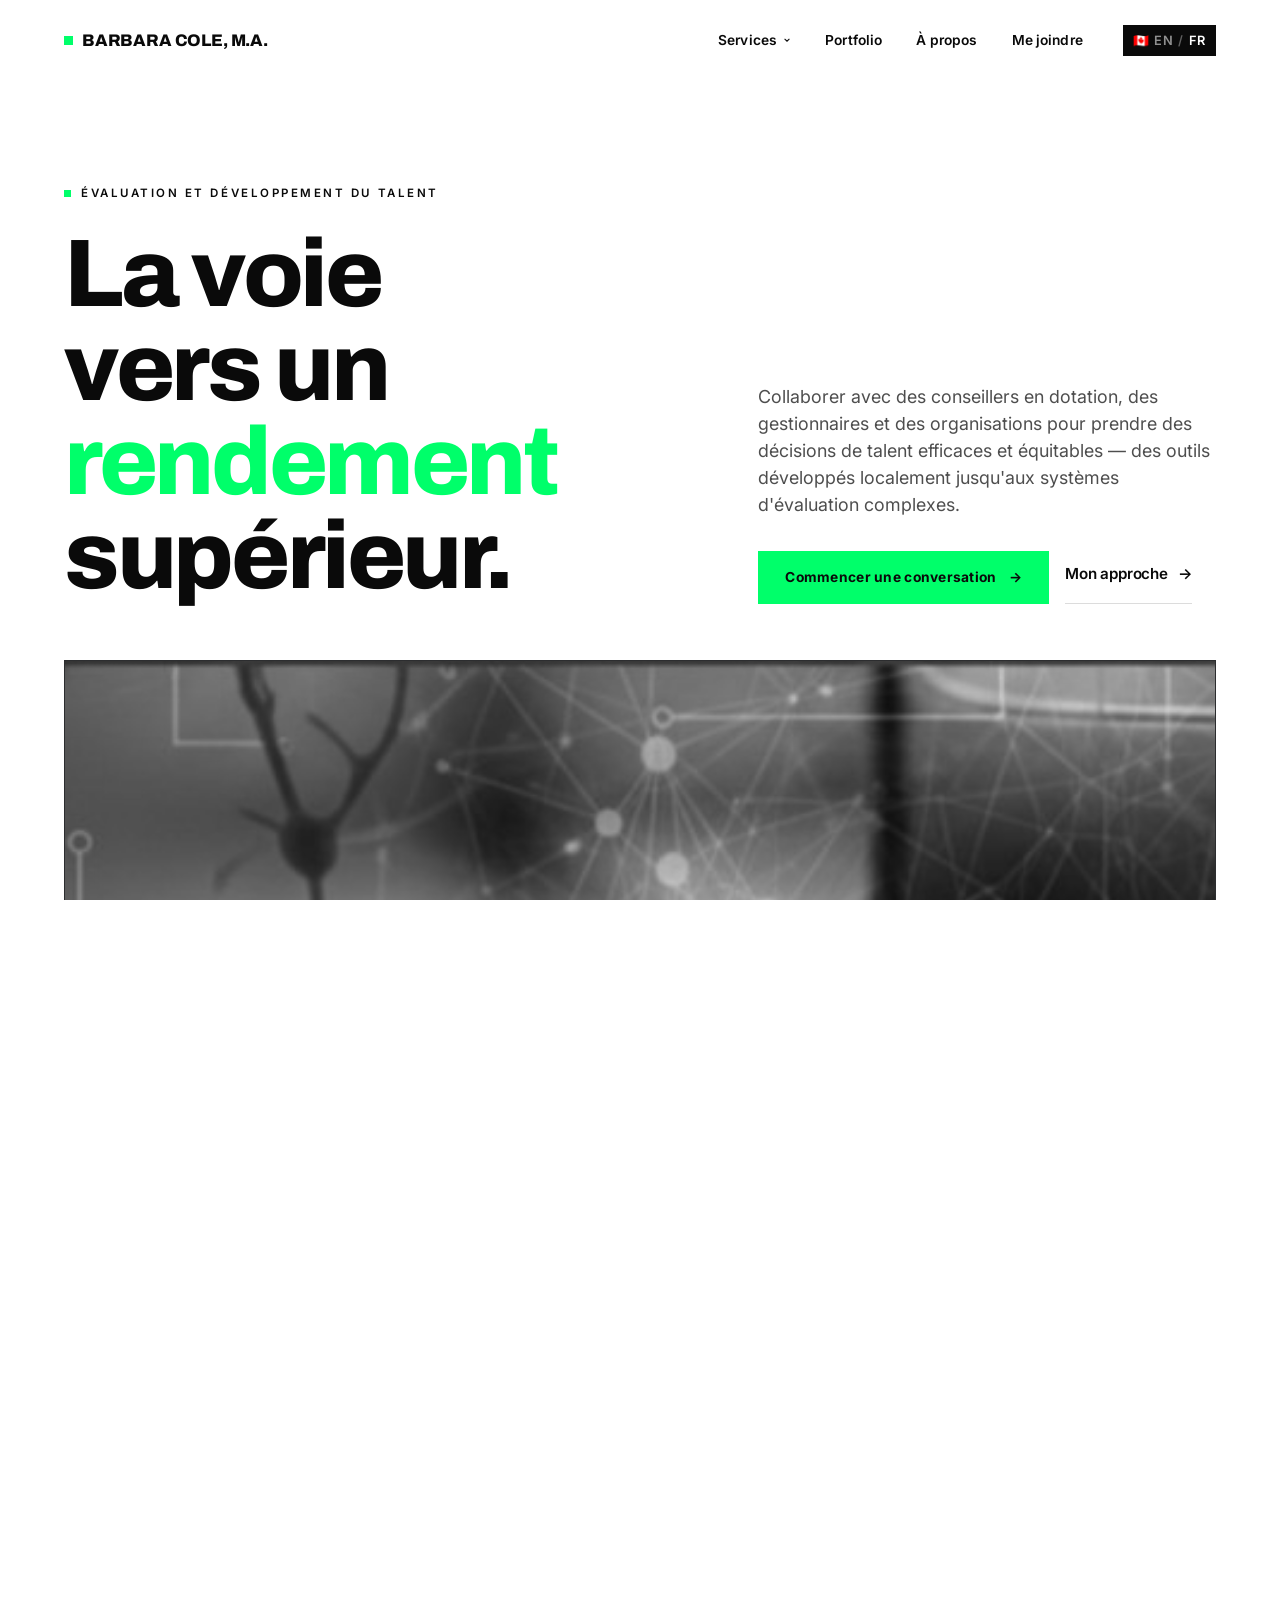
==== commit 432ae2a9: "Rename nav Work to Portfolio (jumps to digital tools); complete personal-voice pass (EN + FR) - Nav " ====
--- a/fr/index.html
+++ b/fr/index.html
@@ -74,7 +74,7 @@
           </div>
         </div>
       </li>
-      <li class="nav-item"><a href="work.html" class="nav-link">Réalisations</a></li>
+      <li class="nav-item"><a href="work.html#digital-tools" class="nav-link">Portfolio</a></li>
       <li class="nav-item"><a href="about.html" class="nav-link">À propos</a></li>
       <li class="nav-item"><a href="contact.html" class="nav-link">Me joindre</a></li>
     </ul>
@@ -101,11 +101,11 @@
       </div>
       <div class="span-5">
         <p class="lede">
-          Barbara collabore avec des conseillers en dotation, des gestionnaires et des organisations pour prendre des décisions de talent efficaces et équitables — des outils développés localement jusqu'aux systèmes d'évaluation complexes.
+          Collaborer avec des conseillers en dotation, des gestionnaires et des organisations pour prendre des décisions de talent efficaces et équitables — des outils développés localement jusqu'aux systèmes d'évaluation complexes.
         </p>
         <div class="flex gap-16 mt-32" style="flex-wrap:wrap;">
           <a href="contact.html" class="btn-accent">Commencer une conversation <span class="arrow">→</span></a>
-          <a href="about.html" class="arrow-link">Notre approche <span class="arrow">→</span></a>
+          <a href="about.html" class="arrow-link">Mon approche <span class="arrow">→</span></a>
         </div>
       </div>
     </div>
@@ -130,7 +130,7 @@
   <section class="section border-bottom">
     <div class="wrap grid-12">
       <div class="span-3">
-        <span class="eyebrow muted">Notre positionnement</span>
+        <span class="eyebrow muted">Mon positionnement</span>
       </div>
       <div class="span-9" data-reveal>
         <p class="pull-quote">
@@ -139,7 +139,7 @@
         <p class="body-text mt-32">
           Des solutions pour un monde en changement. Combiner l'expertise humaine, la technologie et une pensée novatrice pour résoudre des enjeux organisationnels et d'affaires complexes.
         </p>
-        <a href="about.html" class="arrow-link lg mt-24" style="display:inline-flex;">Découvrir notre histoire <span class="arrow">→</span></a>
+        <a href="about.html" class="arrow-link lg mt-24" style="display:inline-flex;">Mon parcours <span class="arrow">→</span></a>
       </div>
     </div>
   </section>
@@ -153,7 +153,7 @@
           <h2 class="display-2 mt-24">Expertise.</h2>
         </div>
         <div class="span-6 col-start-7">
-          <p class="lede mt-8">Nous concevons, améliorons et mettons en œuvre des outils d'évaluation du talent pour optimiser l'efficience et l'efficacité des décisions liées aux personnes.</p>
+          <p class="lede mt-8">Une expertise fondée sur des données probantes, en évaluation, en développement du talent, en changement organisationnel et en solutions novatrices en gestion des personnes.</p>
         </div>
       </div>
 
@@ -191,7 +191,7 @@
         </div>
       </div>
       <div class="span-5 col-start-8">
-        <span class="eyebrow">Notre façon de travailler</span>
+        <span class="eyebrow">Ma méthode</span>
         <h2 class="display-2 mt-24">Données probantes → Perspicacité →<br>Action → Impact</h2>
         <ul class="mt-40" style="display:flex; flex-direction:column; gap:0;">
           <li style="padding:20px 0; border-top:1px solid var(--line);">
@@ -253,7 +253,7 @@
       <div class="grid-12" style="align-items:end;">
         <div class="span-6">
           <span class="eyebrow">Outils numériques gratuits</span>
-          <h2 class="display-2 mt-24">Découvrir nos outils.</h2>
+          <h2 class="display-2 mt-24">Découvrir mes outils.</h2>
         </div>
         <div class="span-4 col-start-9 hide-mobile" style="justify-self:end;">
           <a href="work.html" class="arrow-link lg">Voir tous les outils <span class="arrow">→</span></a>
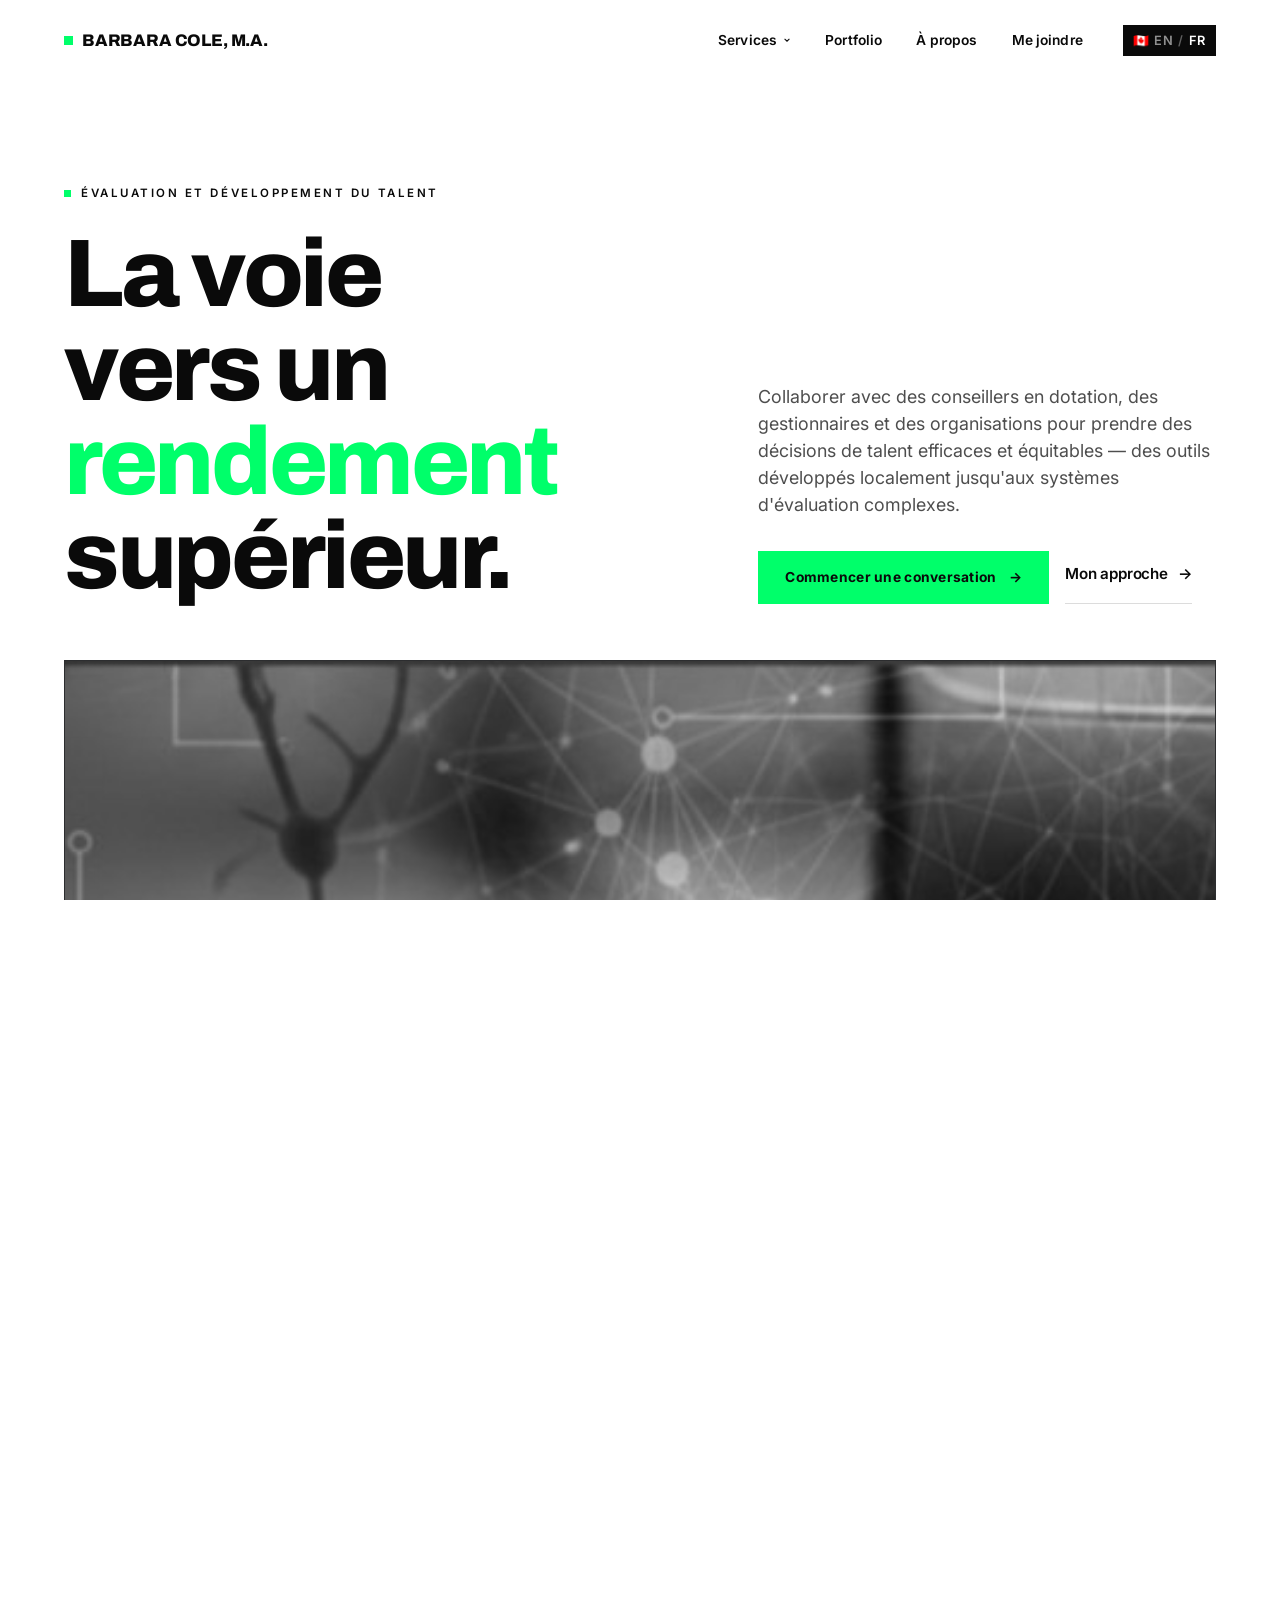
==== commit d1e3307a: "Remove Instagram/Twitter placeholders, simplify footer tagline, and convert About page bio to first " ====
--- a/fr/index.html
+++ b/fr/index.html
@@ -409,7 +409,7 @@
     <div class="footer-col-brand">
       <a href="index.html" class="logo"><span class="dot"></span>BARBARA COLE, M.A.</a>
       <p class="mt-24" style="color:rgba(255,255,255,0.55); font-size:0.9rem; max-width:34ch;">
-        Des problèmes complexes. Des solutions claires.
+        L'évaluation, ça compte.
       </p>
     </div>
     <div class="footer-col">
@@ -428,8 +428,6 @@
     <div class="footer-col">
       <h4>Suivez-moi</h4>
       <a href="https://www.linkedin.com/in/barbara-cole-a3a42413/" target="_blank" rel="noopener">LinkedIn</a>
-      <a href="#">Instagram <span style="opacity:0.5; font-size:0.8em;">— Bientôt disponible</span></a>
-      <a href="#">X / Twitter <span style="opacity:0.5; font-size:0.8em;">— Bientôt disponible</span></a>
     </div>
   </div>
 
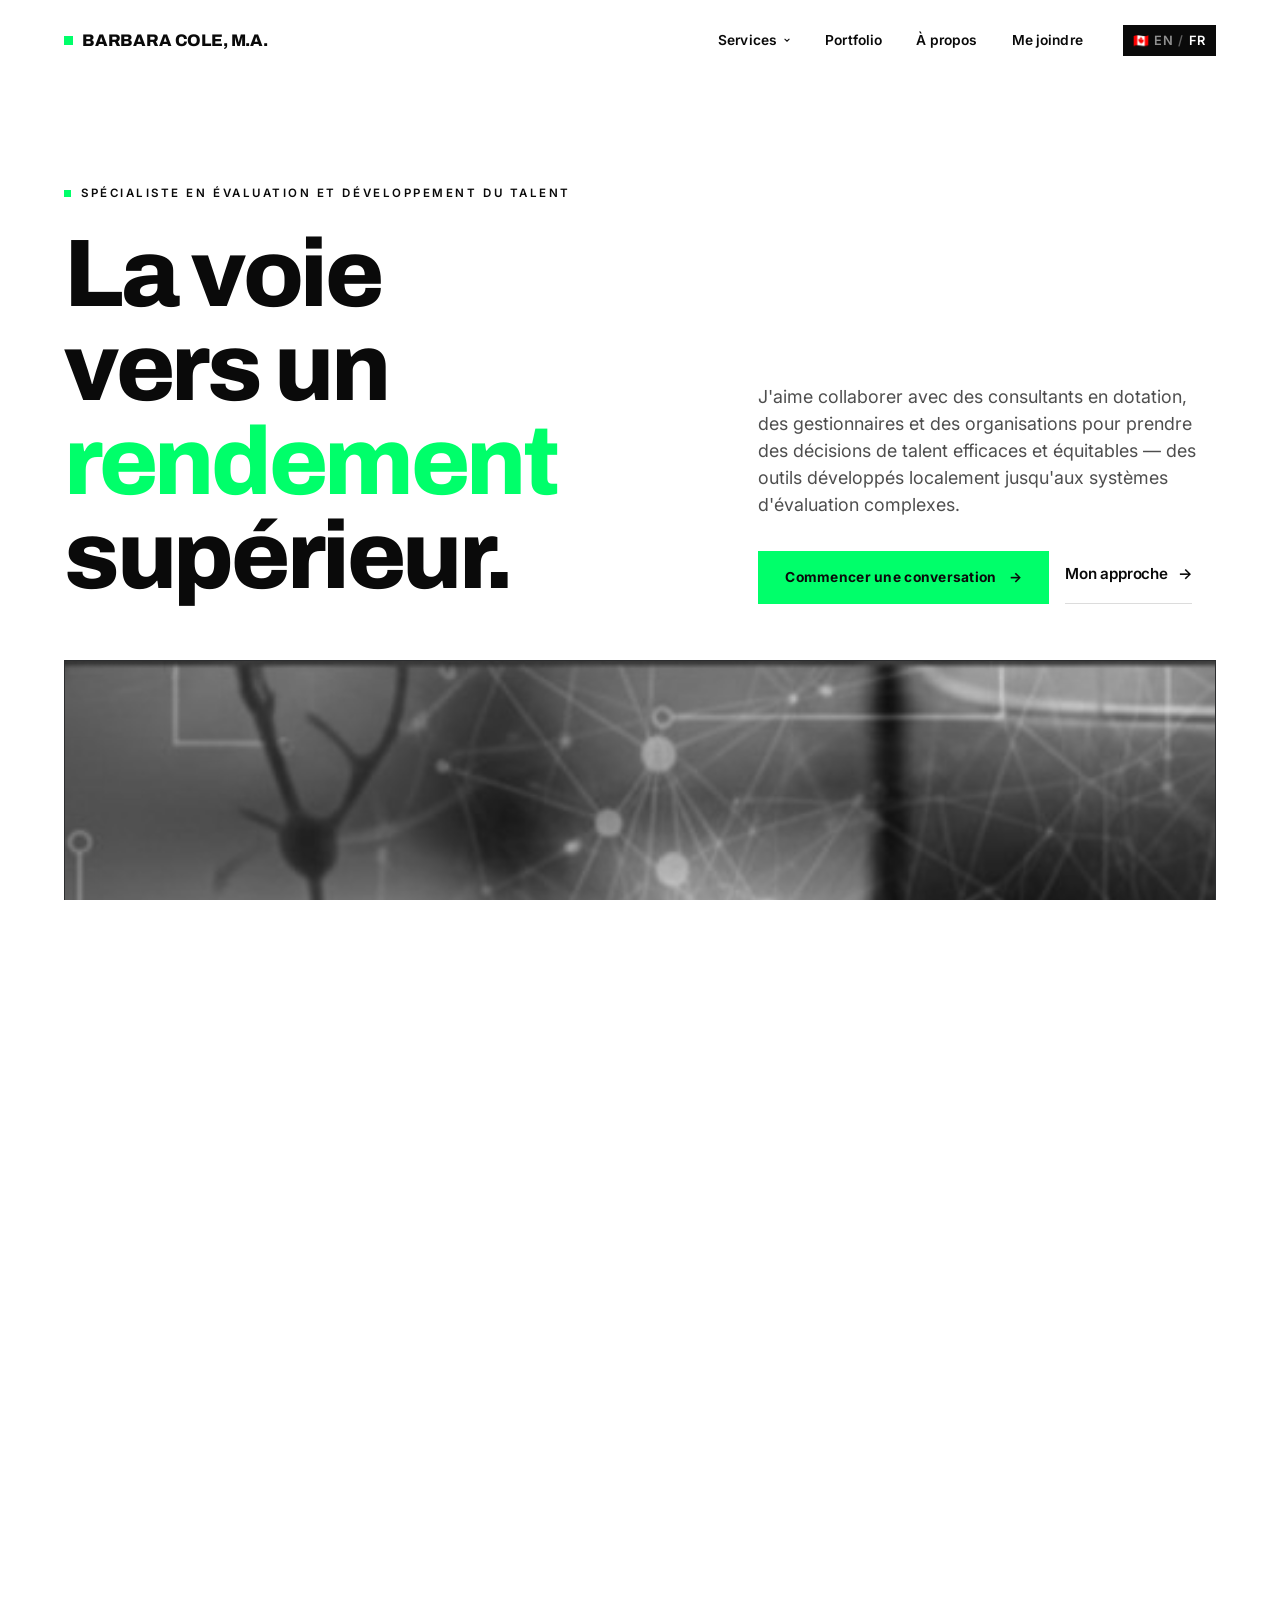
==== commit a7b81f3b: "Update homepage hero eyebrow and lede (EN + FR) - "Talent Assessment & Development" -> "Talent Asses" ====
--- a/fr/index.html
+++ b/fr/index.html
@@ -92,7 +92,7 @@
   <section class="section-tight page-top-space">
     <div class="wrap grid-12" style="align-items:end;">
       <div class="span-7">
-        <span class="eyebrow">Évaluation et développement du talent</span>
+        <span class="eyebrow">Spécialiste en évaluation et développement du talent</span>
         <h1 class="display-1 mt-24">
           La voie<br>
           vers un<br>
@@ -101,7 +101,7 @@
       </div>
       <div class="span-5">
         <p class="lede">
-          Collaborer avec des conseillers en dotation, des gestionnaires et des organisations pour prendre des décisions de talent efficaces et équitables — des outils développés localement jusqu'aux systèmes d'évaluation complexes.
+          J'aime collaborer avec des consultants en dotation, des gestionnaires et des organisations pour prendre des décisions de talent efficaces et équitables — des outils développés localement jusqu'aux systèmes d'évaluation complexes.
         </p>
         <div class="flex gap-16 mt-32" style="flex-wrap:wrap;">
           <a href="contact.html" class="btn-accent">Commencer une conversation <span class="arrow">→</span></a>
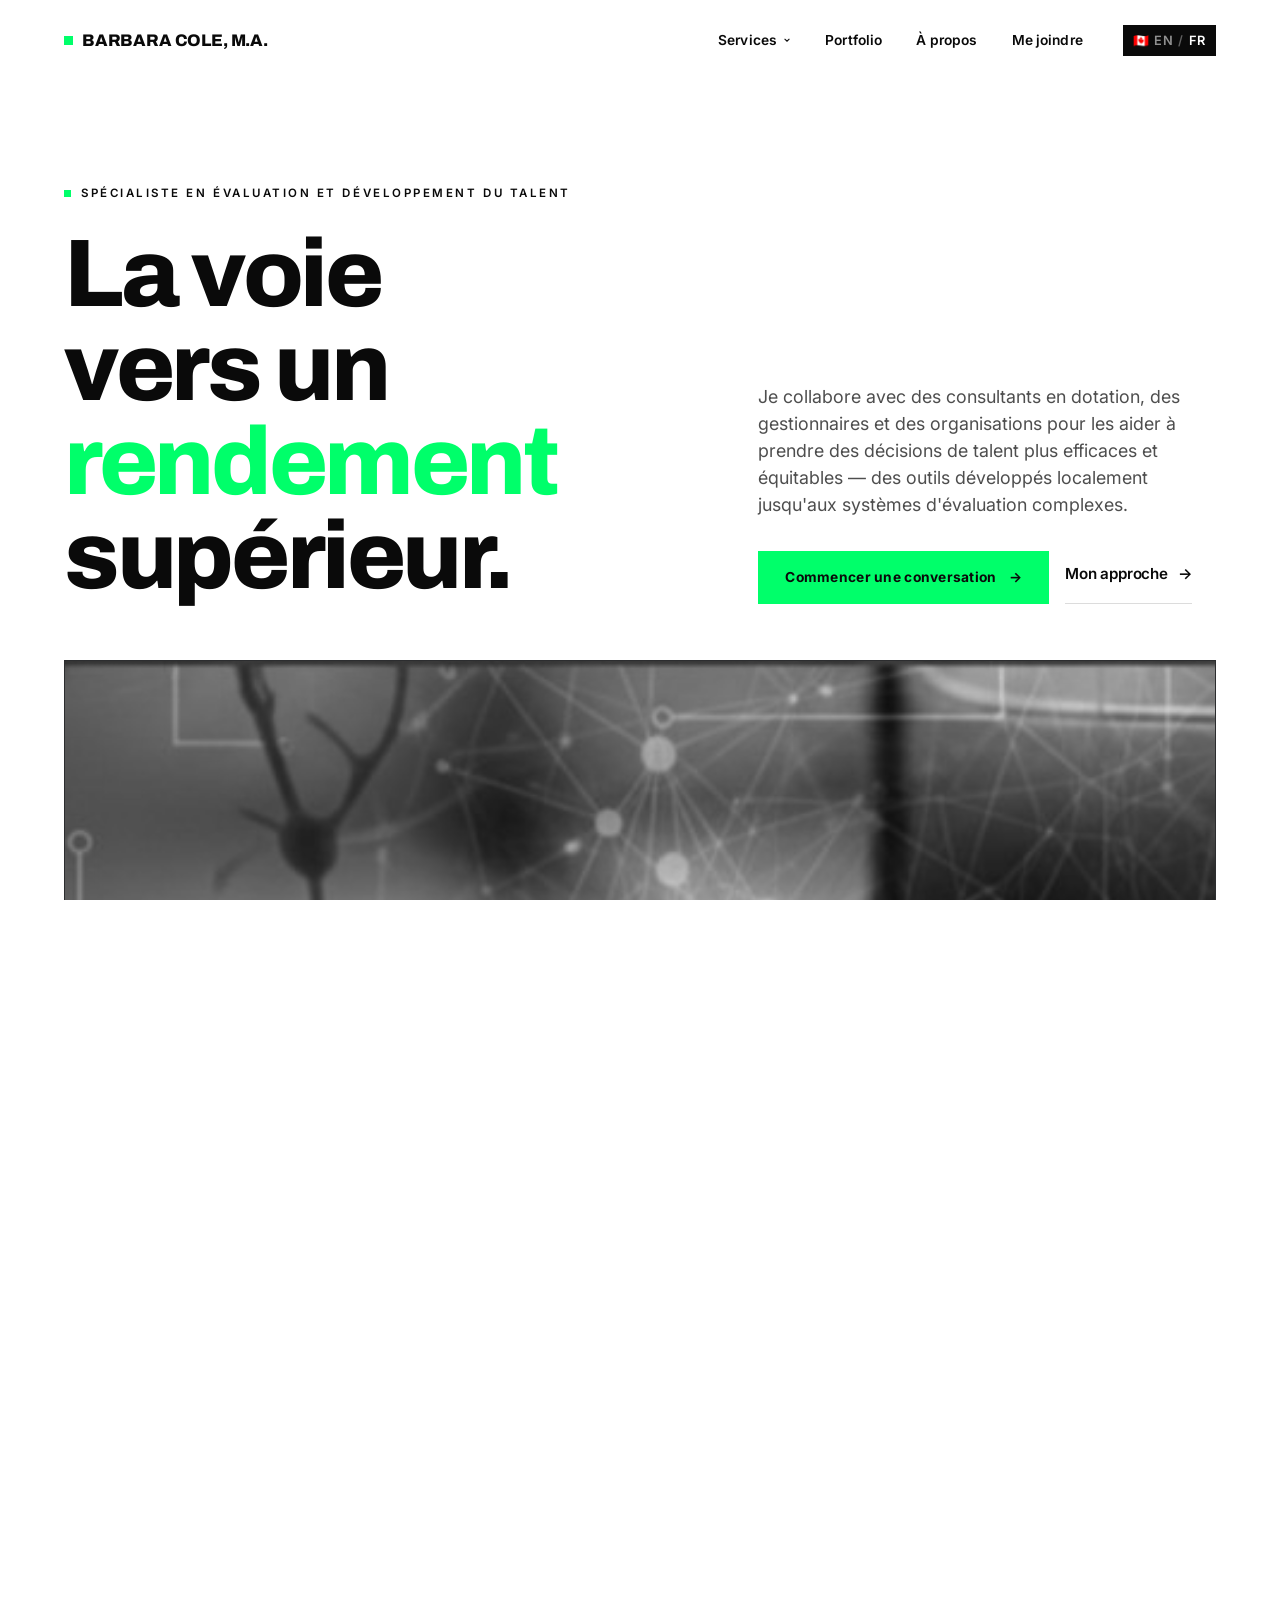
==== commit 01e82bc8: "Use Outlook email consistently everywhere; sync French hero lede to English - Replaced every remaini" ====
--- a/fr/index.html
+++ b/fr/index.html
@@ -101,7 +101,7 @@
       </div>
       <div class="span-5">
         <p class="lede">
-          J'aime collaborer avec des consultants en dotation, des gestionnaires et des organisations pour prendre des décisions de talent efficaces et équitables — des outils développés localement jusqu'aux systèmes d'évaluation complexes.
+          Je collabore avec des consultants en dotation, des gestionnaires et des organisations pour les aider à prendre des décisions de talent plus efficaces et équitables — des outils développés localement jusqu'aux systèmes d'évaluation complexes.
         </p>
         <div class="flex gap-16 mt-32" style="flex-wrap:wrap;">
           <a href="contact.html" class="btn-accent">Commencer une conversation <span class="arrow">→</span></a>
@@ -421,8 +421,7 @@
     </div>
     <div class="footer-col">
       <h4>Me joindre</h4>
-      <a href="mailto:hello@coleassessment.ca">hello@coleassessment.ca</a>
-      <a href="tel:+16138548548">(613) 854-8548</a>
+      <a href="mailto:barbaracole613@outlook.com">barbaracole613@outlook.com</a>
       <a href="#">Ottawa, Canada</a>
     </div>
     <div class="footer-col">
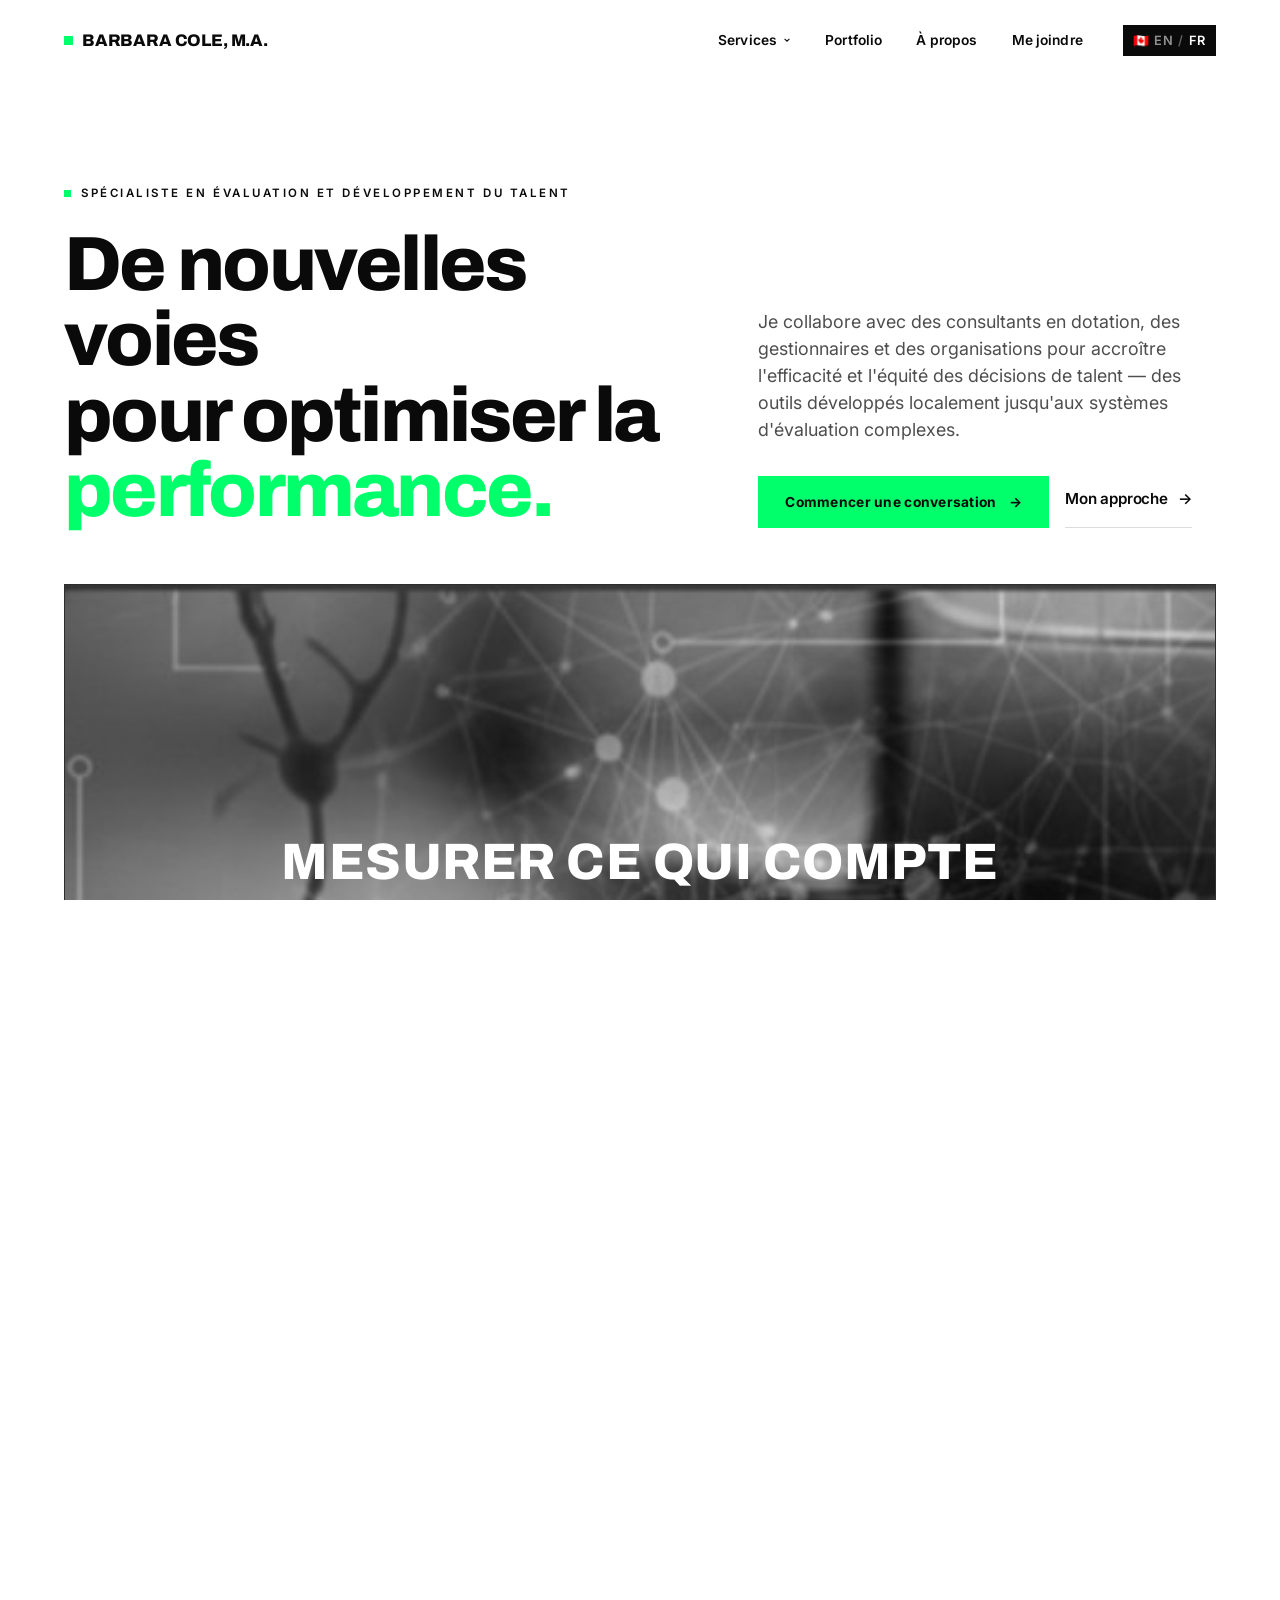
==== commit 38a040ae: "Rework homepage hero headline and lede (EN + FR) Headline: "Leading the way to top performance." -> " ====
--- a/fr/index.html
+++ b/fr/index.html
@@ -93,15 +93,15 @@
     <div class="wrap grid-12" style="align-items:end;">
       <div class="span-7">
         <span class="eyebrow">Spécialiste en évaluation et développement du talent</span>
-        <h1 class="display-1 mt-24">
-          La voie<br>
-          vers un<br>
-          <span class="text-accent">rendement</span> supérieur.
+        <h1 class="display-1 mt-24" style="font-size:clamp(2.4rem, 6vw, 6.5rem);">
+          De nouvelles voies<br>
+          pour optimiser la<br>
+          <span class="text-accent">performance.</span>
         </h1>
       </div>
       <div class="span-5">
         <p class="lede">
-          Je collabore avec des consultants en dotation, des gestionnaires et des organisations pour les aider à prendre des décisions de talent plus efficaces et équitables — des outils développés localement jusqu'aux systèmes d'évaluation complexes.
+          Je collabore avec des consultants en dotation, des gestionnaires et des organisations pour accroître l'efficacité et l'équité des décisions de talent — des outils développés localement jusqu'aux systèmes d'évaluation complexes.
         </p>
         <div class="flex gap-16 mt-32" style="flex-wrap:wrap;">
           <a href="contact.html" class="btn-accent">Commencer une conversation <span class="arrow">→</span></a>
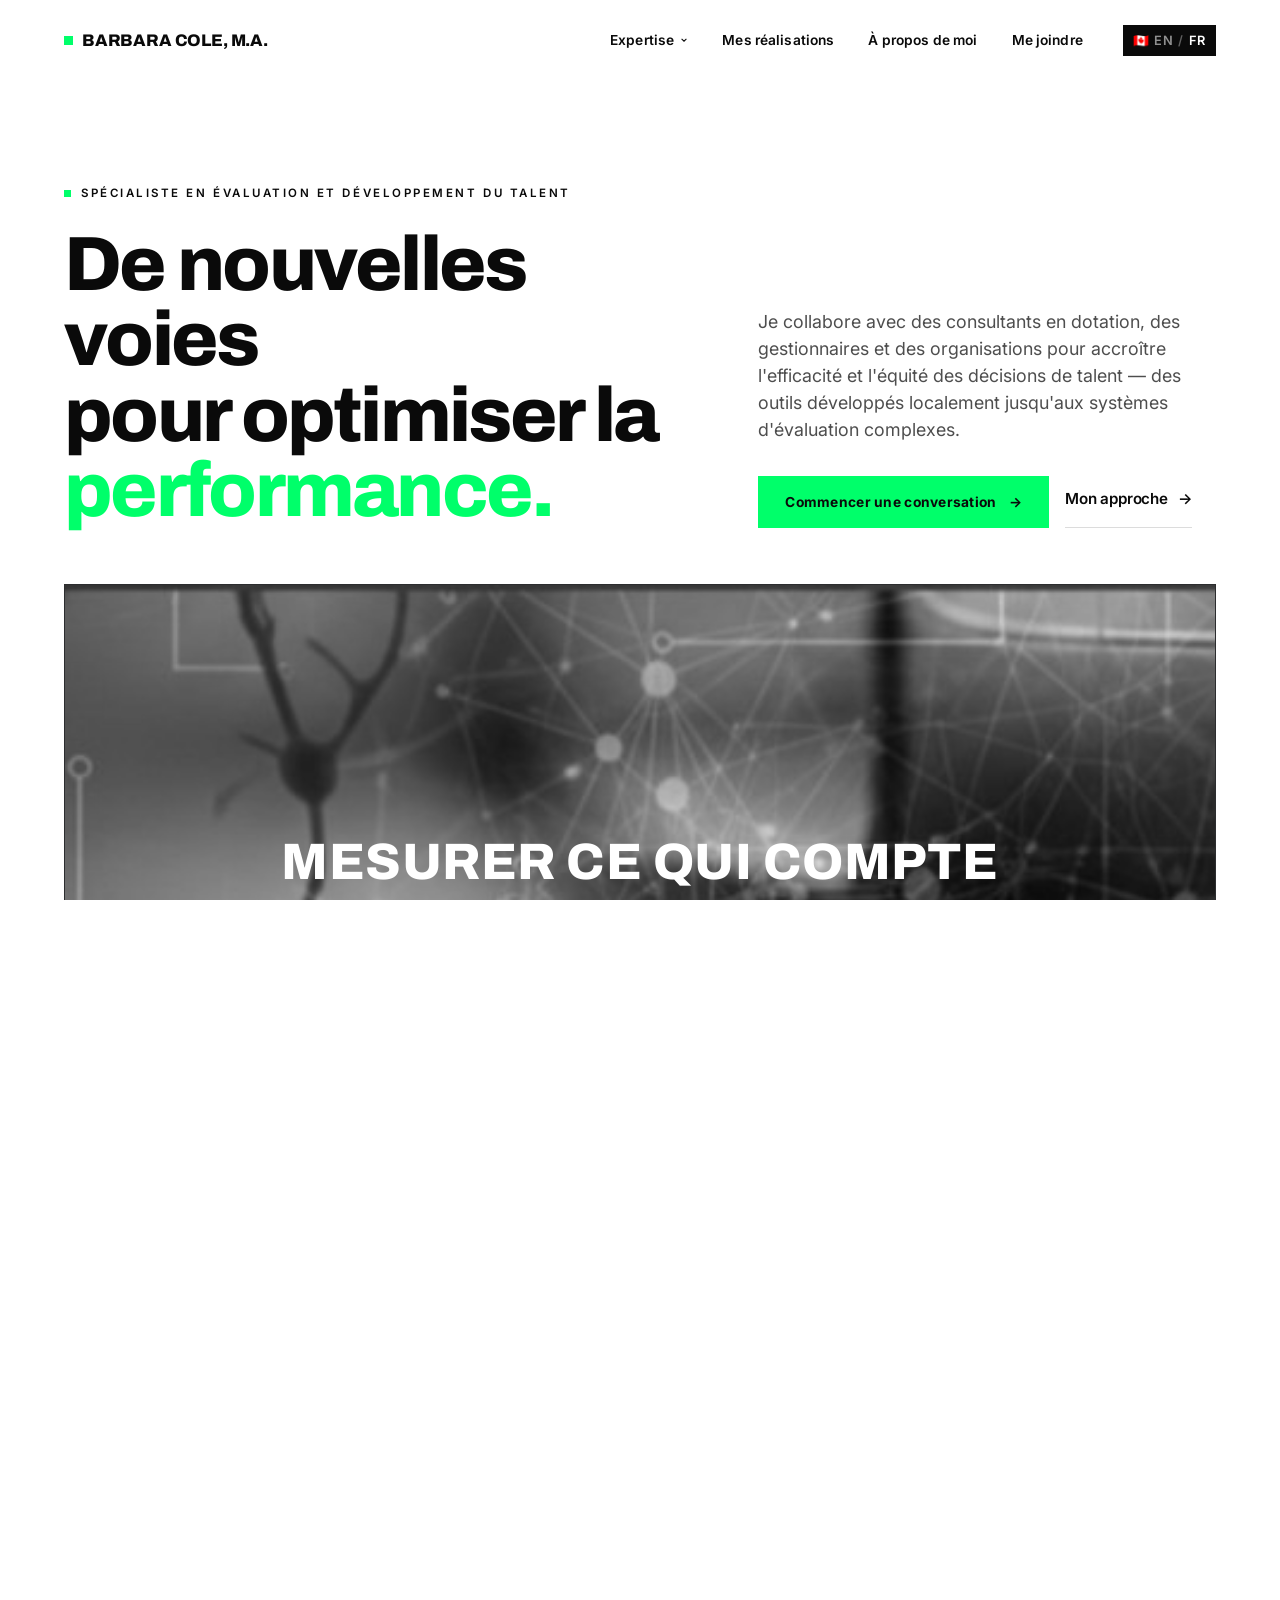
==== commit cd2ce9c4: "Personalize nav labels and CTA wording (EN + FR) Top navigation, all 14 pages: - "Services" -> "Expe" ====
--- a/fr/index.html
+++ b/fr/index.html
@@ -36,7 +36,7 @@
   <nav class="main-nav">
     <ul class="nav-links">
       <li class="nav-item has-mega">
-        <a href="services.html" class="nav-link">Services
+        <a href="services.html" class="nav-link">Expertise
           <svg class="nav-caret" viewBox="0 0 10 10" fill="none"><path d="M2 3.5L5 6.5L8 3.5" stroke="currentColor" stroke-width="1.3"/></svg>
         </a>
         <div class="mega-menu">
@@ -74,8 +74,8 @@
           </div>
         </div>
       </li>
-      <li class="nav-item"><a href="work.html#digital-tools" class="nav-link">Portfolio</a></li>
-      <li class="nav-item"><a href="about.html" class="nav-link">À propos</a></li>
+      <li class="nav-item"><a href="work.html#digital-tools" class="nav-link">Mes réalisations</a></li>
+      <li class="nav-item"><a href="about.html" class="nav-link">À propos de moi</a></li>
       <li class="nav-item"><a href="contact.html" class="nav-link">Me joindre</a></li>
     </ul>
     <span class="lang-toggle notranslate" translate="no"><span class="lang-flag">🇨🇦</span><a href="../index.html" class="lang-link">EN</a><span class="lang-sep">/</span><span class="lang-current">FR</span></span>
